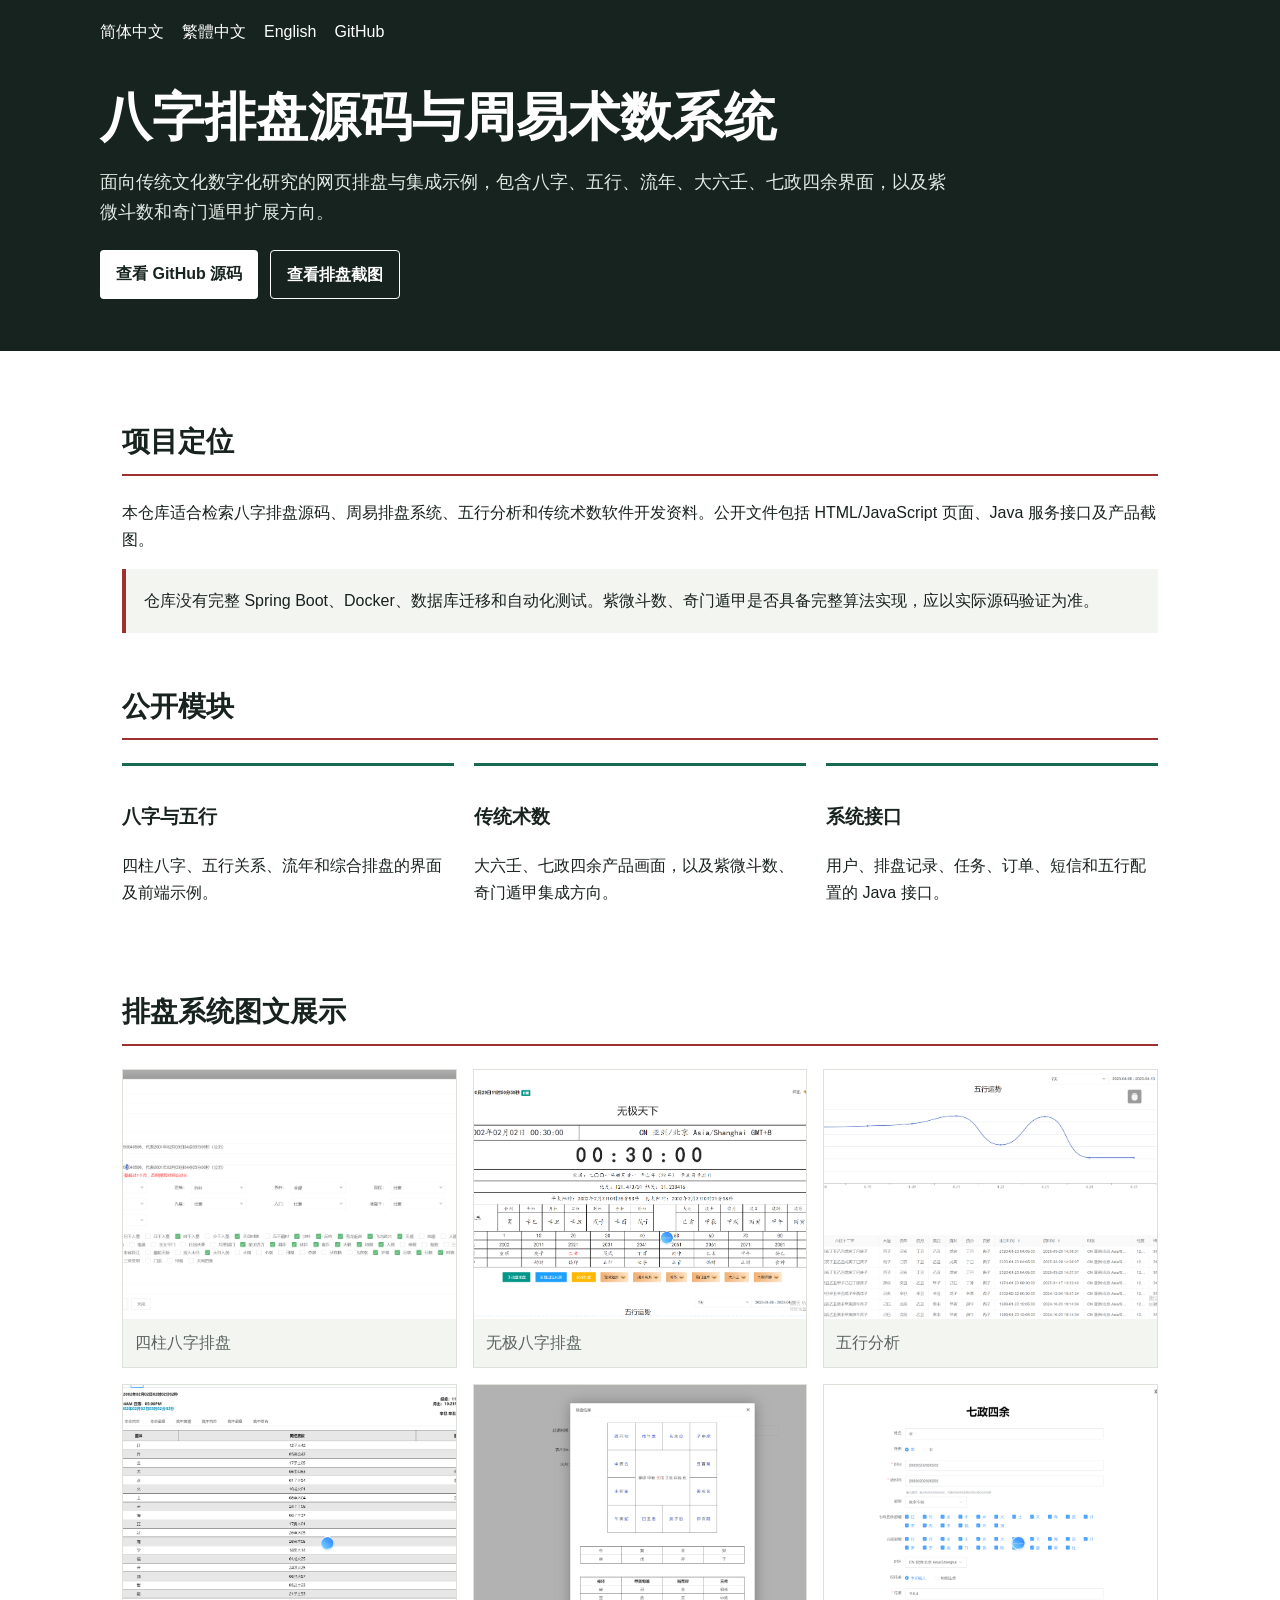
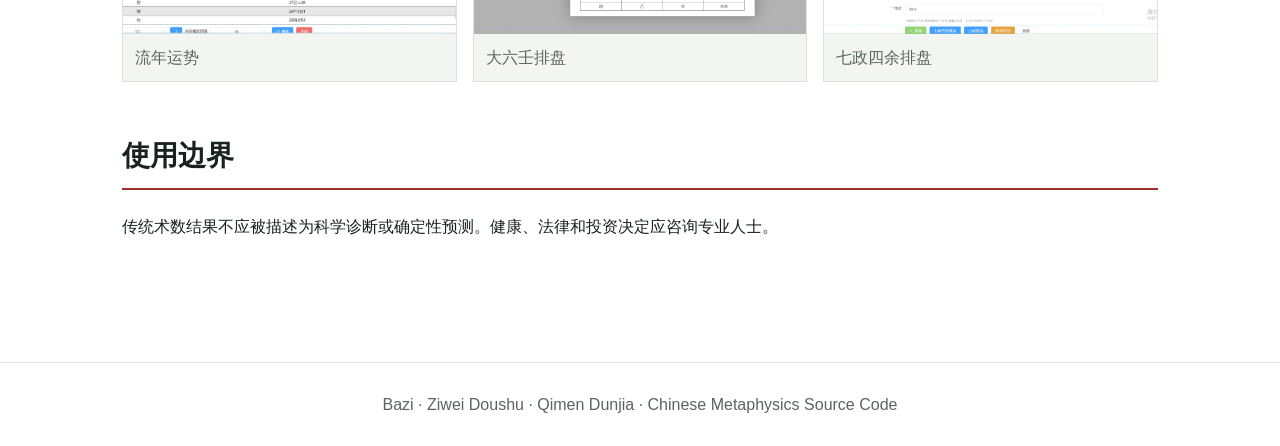
==== docs/zh-cn/index.html @ 9ddf1169 "Add files via upload" ====
<!doctype html><html lang="zh-Hans"><head><meta charset="utf-8"><meta name="viewport" content="width=device-width,initial-scale=1"><title>八字排盘源码 - 周易、紫微斗数与奇门遁甲系统</title><meta name="description" content="八字排盘源码与周易术数系统，提供网页排盘、JavaScript 逻辑、Java 服务接口，以及五行、流年、大六壬、七政四余和综合命盘截图。"><meta name="robots" content="index,follow,max-image-preview:large"><link rel="canonical" href="https://masterai-top.github.io/Bazi-Ziwei-Qimen-Dunjia-Divination-System-Source-Code/zh-cn/"><link rel="alternate" hreflang="zh-Hans" href="https://masterai-top.github.io/Bazi-Ziwei-Qimen-Dunjia-Divination-System-Source-Code/zh-cn/"><link rel="alternate" hreflang="zh-Hant" href="https://masterai-top.github.io/Bazi-Ziwei-Qimen-Dunjia-Divination-System-Source-Code/zh-tw/"><link rel="alternate" hreflang="en" href="https://masterai-top.github.io/Bazi-Ziwei-Qimen-Dunjia-Divination-System-Source-Code/en/"><link rel="alternate" hreflang="x-default" href="https://masterai-top.github.io/Bazi-Ziwei-Qimen-Dunjia-Divination-System-Source-Code/"><meta property="og:title" content="八字排盘源码与周易术数系统"><meta property="og:image" content="https://masterai-top.github.io/Bazi-Ziwei-Qimen-Dunjia-Divination-System-Source-Code/assets/Screenshots/baizhipaipan.png"><link rel="stylesheet" href="../assets/seo-pages.css"><script type="application/ld+json">{"@context":"https://schema.org","@type":"SoftwareSourceCode","name":"八字排盘源码与周易术数系统","codeRepository":"https://github.com/masterai-top/Bazi-Ziwei-Qimen-Dunjia-Divination-System-Source-Code","programmingLanguage":["HTML","JavaScript","Java"],"inLanguage":"zh-Hans"}</script></head><body><header><nav><a href="../zh-cn/">简体中文</a><a href="../zh-tw/">繁體中文</a><a href="../en/">English</a><a href="https://github.com/masterai-top/Bazi-Ziwei-Qimen-Dunjia-Divination-System-Source-Code">GitHub</a></nav><div class="wrap"><h1>八字排盘源码与周易术数系统</h1><p>面向传统文化数字化研究的网页排盘与集成示例，包含八字、五行、流年、大六壬、七政四余界面，以及紫微斗数和奇门遁甲扩展方向。</p><div class="actions"><a class="button" href="https://github.com/masterai-top/Bazi-Ziwei-Qimen-Dunjia-Divination-System-Source-Code">查看 GitHub 源码</a><a class="button alt" href="#screens">查看排盘截图</a></div></div></header><main><section><h2>项目定位</h2><p>本仓库适合检索八字排盘源码、周易排盘系统、五行分析和传统术数软件开发资料。公开文件包括 HTML/JavaScript 页面、Java 服务接口及产品截图。</p><div class="note">仓库没有完整 Spring Boot、Docker、数据库迁移和自动化测试。紫微斗数、奇门遁甲是否具备完整算法实现，应以实际源码验证为准。</div></section><section><h2>公开模块</h2><div class="grid"><div class="item"><h3>八字与五行</h3><p>四柱八字、五行关系、流年和综合排盘的界面及前端示例。</p></div><div class="item"><h3>传统术数</h3><p>大六壬、七政四余产品画面，以及紫微斗数、奇门遁甲集成方向。</p></div><div class="item"><h3>系统接口</h3><p>用户、排盘记录、任务、订单、短信和五行配置的 Java 接口。</p></div></div></section><section id="screens"><h2>排盘系统图文展示</h2><div class="gallery"><figure><img src="../assets/Screenshots/baizhipaipan.png" alt="四柱八字排盘系统界面"><figcaption>四柱八字排盘</figcaption></figure><figure><img src="../assets/Screenshots/wujibazi.png" alt="无极八字排盘界面"><figcaption>无极八字排盘</figcaption></figure><figure><img src="../assets/Screenshots/wuxing.png" alt="八字五行分析界面"><figcaption>五行分析</figcaption></figure><figure><img src="../assets/Screenshots/liunian.png" alt="八字流年运势排盘界面"><figcaption>流年运势</figcaption></figure><figure><img src="../assets/Screenshots/daliuren.png" alt="大六壬排盘系统界面"><figcaption>大六壬排盘</figcaption></figure><figure><img src="../assets/Screenshots/qizhengsiyu.png" alt="七政四余排盘系统界面"><figcaption>七政四余排盘</figcaption></figure></div></section><section><h2>使用边界</h2><p>传统术数结果不应被描述为科学诊断或确定性预测。健康、法律和投资决定应咨询专业人士。</p></section></main><footer>Bazi · Ziwei Doushu · Qimen Dunjia · Chinese Metaphysics Source Code</footer></body></html>
---- docs/assets/seo-pages.css ----
:root{--ink:#18221e;--muted:#5b655f;--paper:#fff;--soft:#f3f5f1;--line:#dce2da;--jade:#176b52;--red:#9f3030}*{box-sizing:border-box}body{margin:0;color:var(--ink);background:var(--paper);font-family:Arial,"Microsoft YaHei",sans-serif;line-height:1.7}a{color:var(--jade)}header{background:#17231f;color:#fff;padding:18px 22px 52px}nav,.wrap,main{max-width:1080px;margin:auto}nav{display:flex;gap:18px;flex-wrap:wrap;margin-bottom:42px}nav a{color:#fff;text-decoration:none}h1{max-width:900px;font-size:clamp(32px,5vw,52px);line-height:1.18;margin:0 0 16px}header p{max-width:850px;color:#e0e8e3;font-size:18px}.actions{display:flex;gap:12px;flex-wrap:wrap;margin-top:22px}.button{padding:10px 16px;background:#fff;color:#17231f;text-decoration:none;font-weight:700;border-radius:4px}.button.alt{background:transparent;color:#fff;border:1px solid #fff}main{padding:44px 22px 72px}section{margin-bottom:50px}h2{font-size:28px;border-bottom:2px solid var(--red);padding-bottom:8px}.grid{display:grid;grid-template-columns:repeat(3,1fr);gap:20px}.item{border-top:3px solid var(--jade);padding:16px 0}.gallery{display:grid;grid-template-columns:repeat(3,1fr);gap:16px}.gallery figure{margin:0;border:1px solid var(--line);background:var(--soft)}.gallery img{display:block;width:100%;aspect-ratio:4/3;object-fit:cover;object-position:top}.gallery figcaption{padding:10px 12px;color:var(--muted)}.note{padding:18px;border-left:4px solid var(--red);background:var(--soft)}footer{padding:28px;text-align:center;border-top:1px solid var(--line);color:var(--muted)}@media(max-width:760px){.grid,.gallery{grid-template-columns:1fr}}
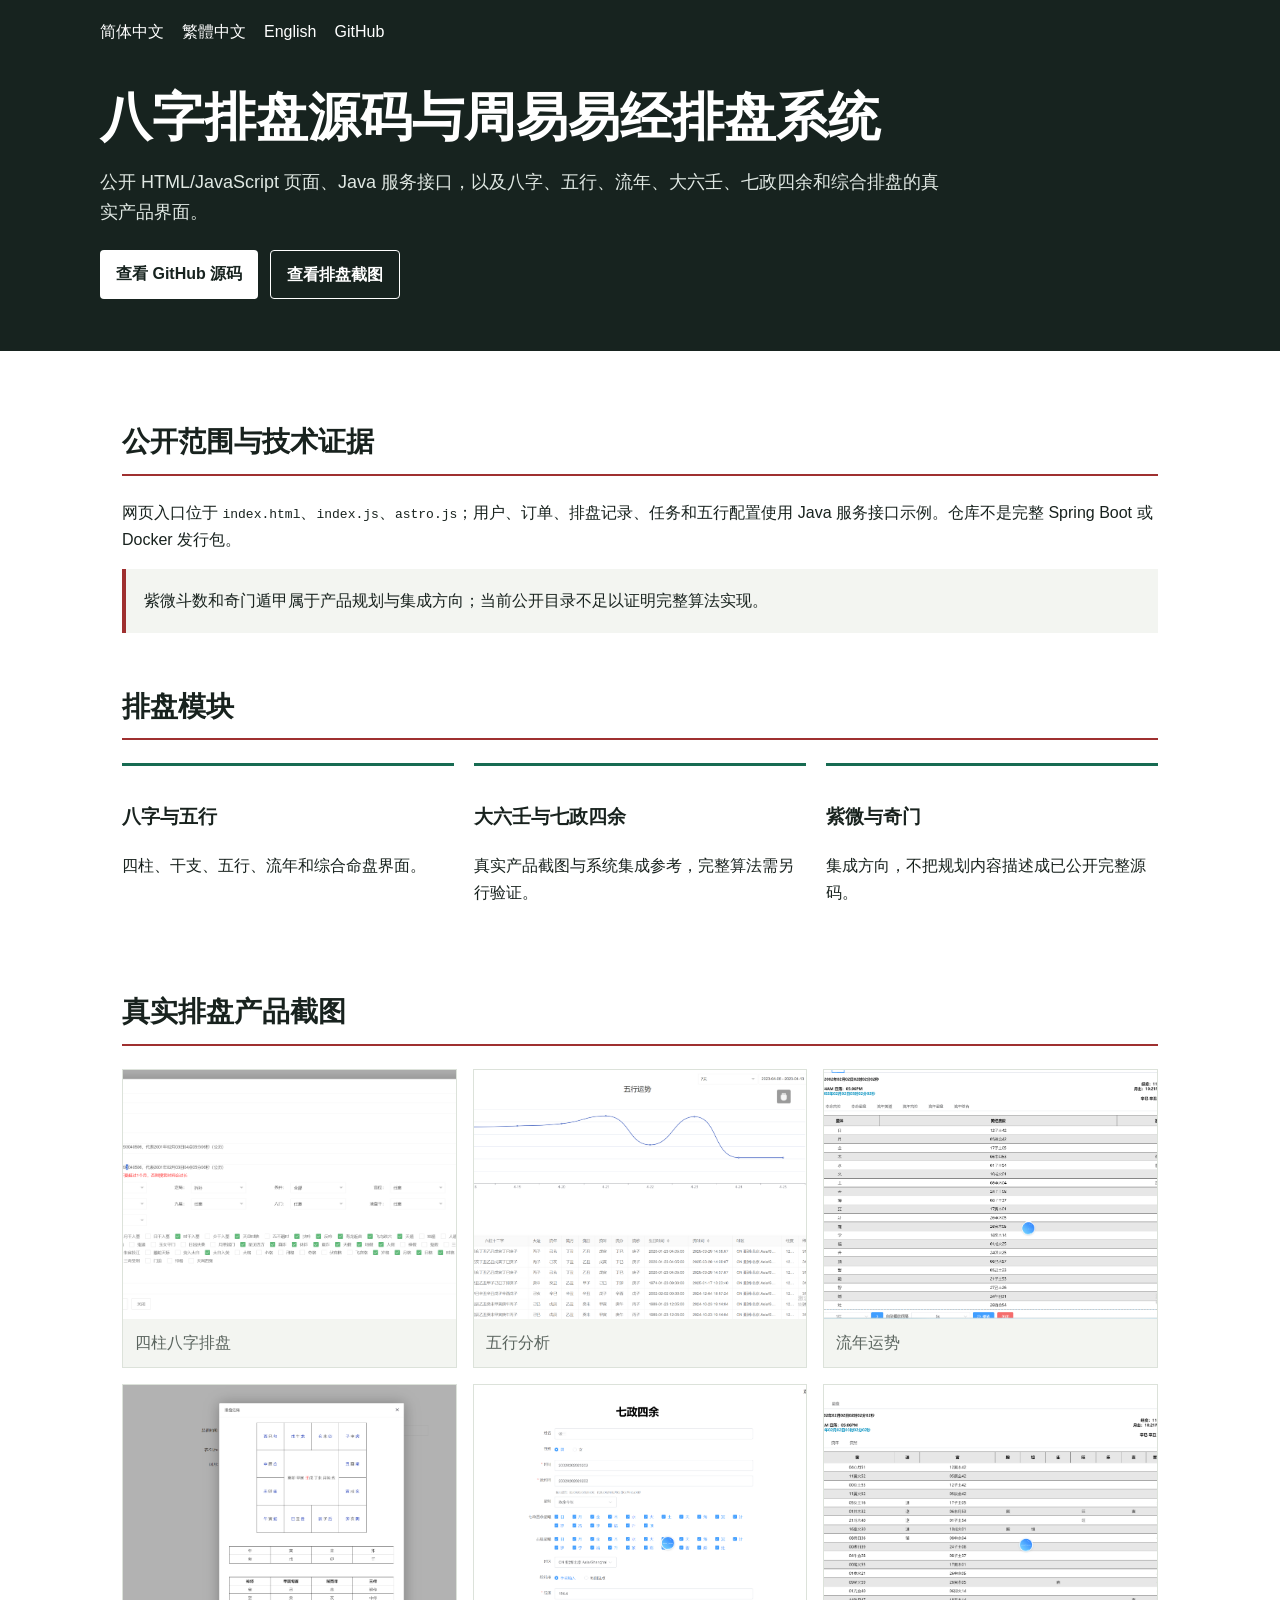
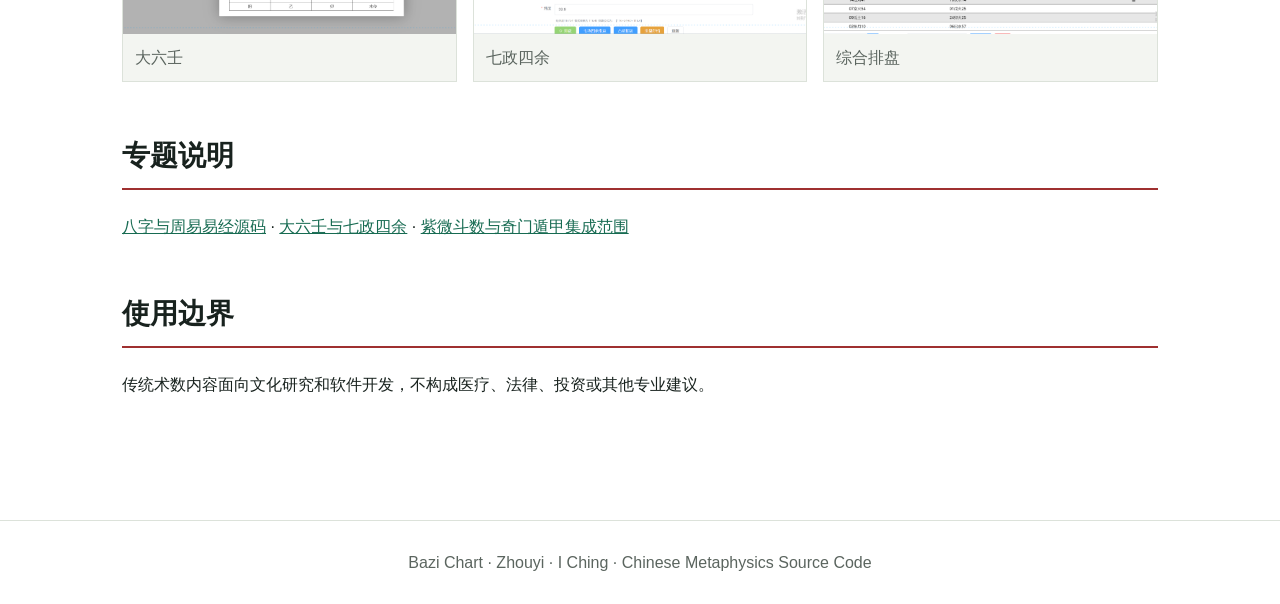
==== commit f661c459: "Add files via upload" ====
--- a/docs/zh-cn/index.html
+++ b/docs/zh-cn/index.html
@@ -1 +1,15 @@
-<!doctype html><html lang="zh-Hans"><head><meta charset="utf-8"><meta name="viewport" content="width=device-width,initial-scale=1"><title>八字排盘源码 - 周易、紫微斗数与奇门遁甲系统</title><meta name="description" content="八字排盘源码与周易术数系统，提供网页排盘、JavaScript 逻辑、Java 服务接口，以及五行、流年、大六壬、七政四余和综合命盘截图。"><meta name="robots" content="index,follow,max-image-preview:large"><link rel="canonical" href="https://masterai-top.github.io/Bazi-Ziwei-Qimen-Dunjia-Divination-System-Source-Code/zh-cn/"><link rel="alternate" hreflang="zh-Hans" href="https://masterai-top.github.io/Bazi-Ziwei-Qimen-Dunjia-Divination-System-Source-Code/zh-cn/"><link rel="alternate" hreflang="zh-Hant" href="https://masterai-top.github.io/Bazi-Ziwei-Qimen-Dunjia-Divination-System-Source-Code/zh-tw/"><link rel="alternate" hreflang="en" href="https://masterai-top.github.io/Bazi-Ziwei-Qimen-Dunjia-Divination-System-Source-Code/en/"><link rel="alternate" hreflang="x-default" href="https://masterai-top.github.io/Bazi-Ziwei-Qimen-Dunjia-Divination-System-Source-Code/"><meta property="og:title" content="八字排盘源码与周易术数系统"><meta property="og:image" content="https://masterai-top.github.io/Bazi-Ziwei-Qimen-Dunjia-Divination-System-Source-Code/assets/Screenshots/baizhipaipan.png"><link rel="stylesheet" href="../assets/seo-pages.css"><script type="application/ld+json">{"@context":"https://schema.org","@type":"SoftwareSourceCode","name":"八字排盘源码与周易术数系统","codeRepository":"https://github.com/masterai-top/Bazi-Ziwei-Qimen-Dunjia-Divination-System-Source-Code","programmingLanguage":["HTML","JavaScript","Java"],"inLanguage":"zh-Hans"}</script></head><body><header><nav><a href="../zh-cn/">简体中文</a><a href="../zh-tw/">繁體中文</a><a href="../en/">English</a><a href="https://github.com/masterai-top/Bazi-Ziwei-Qimen-Dunjia-Divination-System-Source-Code">GitHub</a></nav><div class="wrap"><h1>八字排盘源码与周易术数系统</h1><p>面向传统文化数字化研究的网页排盘与集成示例，包含八字、五行、流年、大六壬、七政四余界面，以及紫微斗数和奇门遁甲扩展方向。</p><div class="actions"><a class="button" href="https://github.com/masterai-top/Bazi-Ziwei-Qimen-Dunjia-Divination-System-Source-Code">查看 GitHub 源码</a><a class="button alt" href="#screens">查看排盘截图</a></div></div></header><main><section><h2>项目定位</h2><p>本仓库适合检索八字排盘源码、周易排盘系统、五行分析和传统术数软件开发资料。公开文件包括 HTML/JavaScript 页面、Java 服务接口及产品截图。</p><div class="note">仓库没有完整 Spring Boot、Docker、数据库迁移和自动化测试。紫微斗数、奇门遁甲是否具备完整算法实现，应以实际源码验证为准。</div></section><section><h2>公开模块</h2><div class="grid"><div class="item"><h3>八字与五行</h3><p>四柱八字、五行关系、流年和综合排盘的界面及前端示例。</p></div><div class="item"><h3>传统术数</h3><p>大六壬、七政四余产品画面，以及紫微斗数、奇门遁甲集成方向。</p></div><div class="item"><h3>系统接口</h3><p>用户、排盘记录、任务、订单、短信和五行配置的 Java 接口。</p></div></div></section><section id="screens"><h2>排盘系统图文展示</h2><div class="gallery"><figure><img src="../assets/Screenshots/baizhipaipan.png" alt="四柱八字排盘系统界面"><figcaption>四柱八字排盘</figcaption></figure><figure><img src="../assets/Screenshots/wujibazi.png" alt="无极八字排盘界面"><figcaption>无极八字排盘</figcaption></figure><figure><img src="../assets/Screenshots/wuxing.png" alt="八字五行分析界面"><figcaption>五行分析</figcaption></figure><figure><img src="../assets/Screenshots/liunian.png" alt="八字流年运势排盘界面"><figcaption>流年运势</figcaption></figure><figure><img src="../assets/Screenshots/daliuren.png" alt="大六壬排盘系统界面"><figcaption>大六壬排盘</figcaption></figure><figure><img src="../assets/Screenshots/qizhengsiyu.png" alt="七政四余排盘系统界面"><figcaption>七政四余排盘</figcaption></figure></div></section><section><h2>使用边界</h2><p>传统术数结果不应被描述为科学诊断或确定性预测。健康、法律和投资决定应咨询专业人士。</p></section></main><footer>Bazi · Ziwei Doushu · Qimen Dunjia · Chinese Metaphysics Source Code</footer></body></html>
+<!doctype html>
+<html lang="zh-Hans"><head><meta charset="utf-8"><meta name="viewport" content="width=device-width,initial-scale=1">
+<title>八字排盘源码与周易易经系统 - 大六壬、七政四余</title>
+<meta name="description" content="八字排盘、周易与易经排盘源码，提供 HTML/JavaScript 网页、Java 服务接口，以及五行、流年、大六壬、七政四余和综合命盘真实截图。">
+<meta name="robots" content="index,follow,max-image-preview:large">
+<link rel="canonical" href="https://masterai-top.github.io/Bazi-Ziwei-Qimen-Dunjia-Divination-System-Source-Code/zh-cn/">
+<link rel="alternate" hreflang="zh-Hans" href="https://masterai-top.github.io/Bazi-Ziwei-Qimen-Dunjia-Divination-System-Source-Code/zh-cn/"><link rel="alternate" hreflang="zh-Hant" href="https://masterai-top.github.io/Bazi-Ziwei-Qimen-Dunjia-Divination-System-Source-Code/zh-tw/"><link rel="alternate" hreflang="en" href="https://masterai-top.github.io/Bazi-Ziwei-Qimen-Dunjia-Divination-System-Source-Code/en/"><link rel="alternate" hreflang="x-default" href="https://masterai-top.github.io/Bazi-Ziwei-Qimen-Dunjia-Divination-System-Source-Code/">
+<meta property="og:title" content="八字排盘源码与周易易经排盘系统"><meta property="og:description" content="八字、五行、流年、大六壬、七政四余真实产品界面及软件集成参考。"><meta property="og:image" content="https://masterai-top.github.io/Bazi-Ziwei-Qimen-Dunjia-Divination-System-Source-Code/assets/Screenshots/baizhipaipan.png">
+<link rel="stylesheet" href="../assets/seo-pages.css"><script type="application/ld+json">{"@context":"https://schema.org","@type":"SoftwareSourceCode","name":"八字排盘源码与周易易经排盘系统","description":"HTML/JavaScript 网页、Java 服务接口和传统术数产品界面参考。","codeRepository":"https://github.com/masterai-top/Bazi-Ziwei-Qimen-Dunjia-Divination-System-Source-Code","programmingLanguage":["HTML","JavaScript","Java"],"inLanguage":"zh-Hans"}</script></head>
+<body><header><nav><a href="../zh-cn/">简体中文</a><a href="../zh-tw/">繁體中文</a><a href="../en/">English</a><a href="https://github.com/masterai-top/Bazi-Ziwei-Qimen-Dunjia-Divination-System-Source-Code">GitHub</a></nav><div class="wrap"><h1>八字排盘源码与周易易经排盘系统</h1><p>公开 HTML/JavaScript 页面、Java 服务接口，以及八字、五行、流年、大六壬、七政四余和综合排盘的真实产品界面。</p><div class="actions"><a class="button" href="https://github.com/masterai-top/Bazi-Ziwei-Qimen-Dunjia-Divination-System-Source-Code">查看 GitHub 源码</a><a class="button alt" href="#screens">查看排盘截图</a></div></div></header>
+<main><section><h2>公开范围与技术证据</h2><p>网页入口位于 <code>index.html</code>、<code>index.js</code>、<code>astro.js</code>；用户、订单、排盘记录、任务和五行配置使用 Java 服务接口示例。仓库不是完整 Spring Boot 或 Docker 发行包。</p><div class="note">紫微斗数和奇门遁甲属于产品规划与集成方向；当前公开目录不足以证明完整算法实现。</div></section>
+<section><h2>排盘模块</h2><div class="grid"><div class="item"><h3>八字与五行</h3><p>四柱、干支、五行、流年和综合命盘界面。</p></div><div class="item"><h3>大六壬与七政四余</h3><p>真实产品截图与系统集成参考，完整算法需另行验证。</p></div><div class="item"><h3>紫微与奇门</h3><p>集成方向，不把规划内容描述成已公开完整源码。</p></div></div></section>
+<section id="screens"><h2>真实排盘产品截图</h2><div class="gallery"><figure><img src="../assets/Screenshots/baizhipaipan.png" alt="四柱八字排盘源码产品界面"><figcaption>四柱八字排盘</figcaption></figure><figure><img src="../assets/Screenshots/wuxing.png" alt="八字五行分析系统界面"><figcaption>五行分析</figcaption></figure><figure><img src="../assets/Screenshots/liunian.png" alt="八字流年运势排盘界面"><figcaption>流年运势</figcaption></figure><figure><img src="../assets/Screenshots/daliuren.png" alt="大六壬排盘产品界面"><figcaption>大六壬</figcaption></figure><figure><img src="../assets/Screenshots/qizhengsiyu.png" alt="七政四余排盘产品界面"><figcaption>七政四余</figcaption></figure><figure><img src="../assets/Screenshots/paipan.png" alt="周易易经综合排盘界面"><figcaption>综合排盘</figcaption></figure></div></section>
+<section><h2>专题说明</h2><p><a href="../bazi-zhouyi-source-code.html">八字与周易易经源码</a> · <a href="../daliuren-qizhengsiyu.html">大六壬与七政四余</a> · <a href="../ziwei-qimen-integration.html">紫微斗数与奇门遁甲集成范围</a></p></section>
+<section><h2>使用边界</h2><p>传统术数内容面向文化研究和软件开发，不构成医疗、法律、投资或其他专业建议。</p></section></main><footer>Bazi Chart · Zhouyi · I Ching · Chinese Metaphysics Source Code</footer></body></html>
